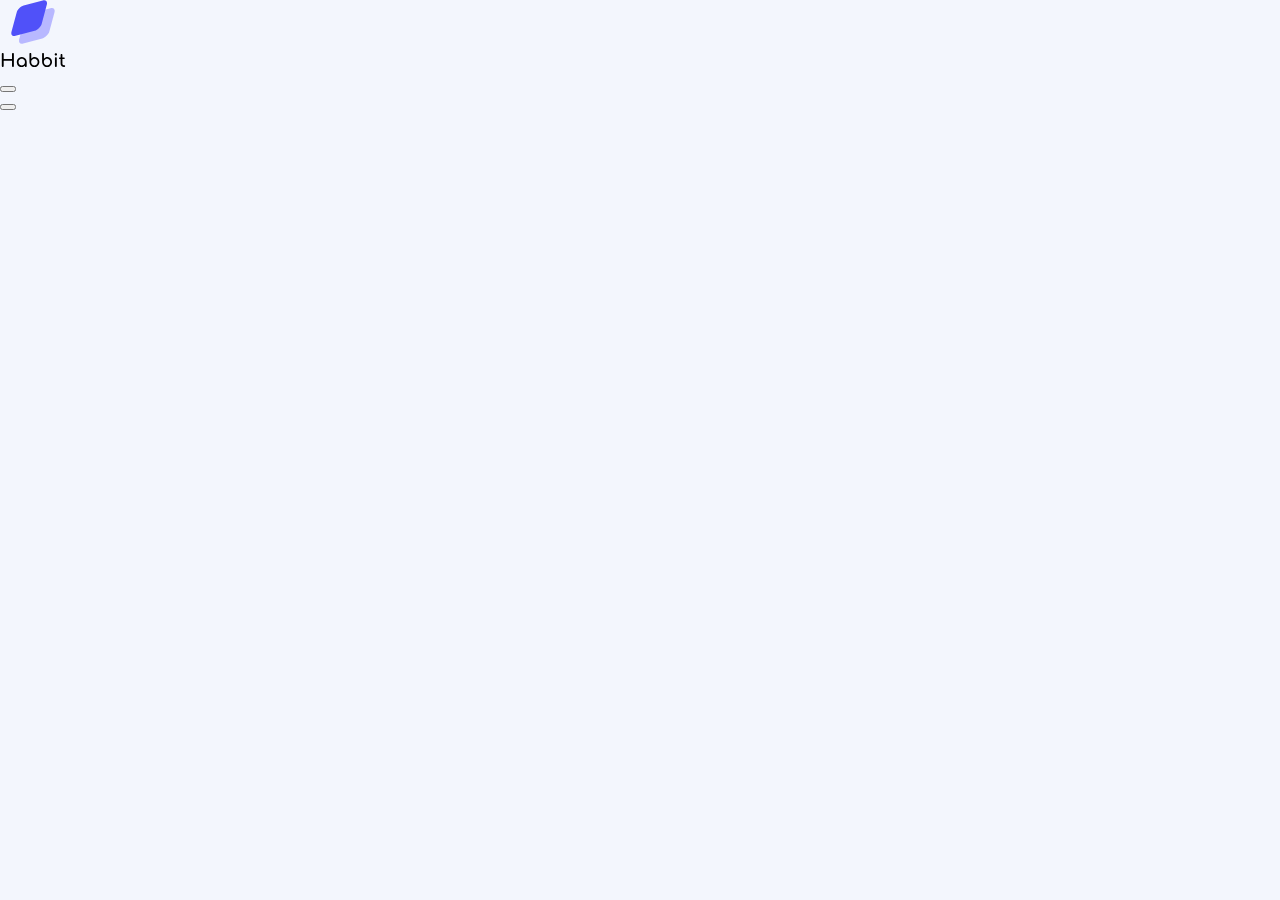
==== habbitApp/index.html @ 7bf059e6 "created files for HabbitApp" ====
<!DOCTYPE html>
<html lang="en">

<head>
    <meta charset="UTF-8">
    <!-- <meta http-equiv="X-UA-Compatible" content="IE=edge"> -->
    <meta name="viewport" content="width=device-width, initial-scale=1.0">
    <title>Habbit App</title>
    <link rel="preconnect" href="https://fonts.googleapis.com">
    <link rel="preconnect" href="https://fonts.gstatic.com" crossorigin>
    <link
        href="https://fonts.googleapis.com/css2?family=Amatic+SC:wght@400;700&family=Comfortaa:wght@400;600&family=Montserrat:wght@100;200;300&display=swap"
        rel="stylesheet">
    <link rel="stylesheet" href="styles/main.css">
</head>

<body>
    <div class="app">
        <div class="panel">
            <img src="images/logo.svg" alt="Логотип Habbit App">
            <nav class="menu">
                <div class="menu__list">
                    <button class="menu__item">

                    </button>
                </div>
                <button class="menu__add">

                </button>
            </nav>
        </div>
        <div class="content"></div>

    </div>
    <script src="scripts/app.js"></script>
</body>

</html>
---- habbitApp/styles/main.css ----
* {
    box-sizing: border-box
}

body {
    font-family: 'Comfortaa',
        cursive;
    margin: 0;
    background-color: #f3f6fd;
}
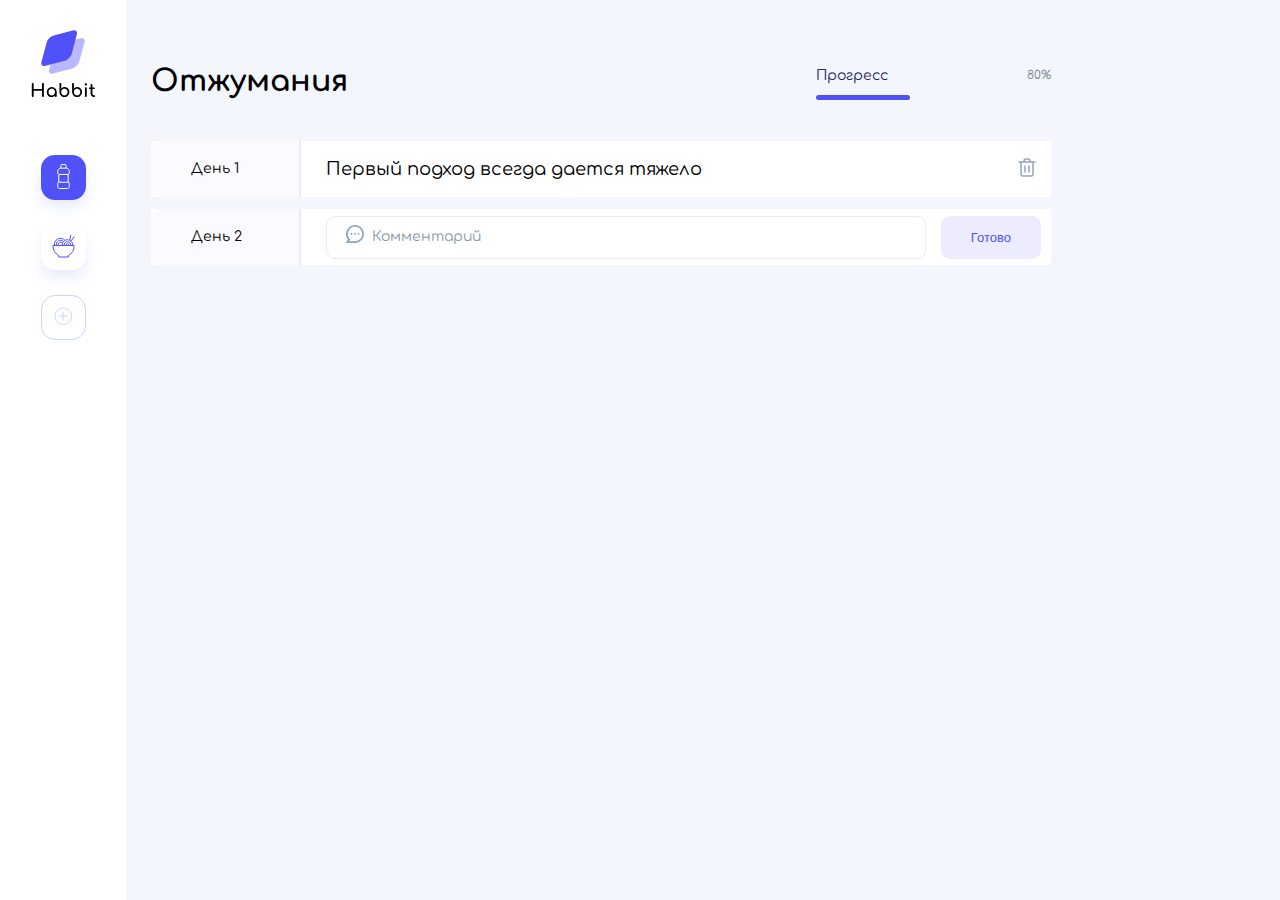
==== commit 60872ae0: "Created Habbit page" ====
--- a/habbitApp/index.html
+++ b/habbitApp/index.html
@@ -8,29 +8,64 @@
     <title>Habbit App</title>
     <link rel="preconnect" href="https://fonts.googleapis.com">
     <link rel="preconnect" href="https://fonts.gstatic.com" crossorigin>
-    <link
-        href="https://fonts.googleapis.com/css2?family=Amatic+SC:wght@400;700&family=Comfortaa:wght@400;600&family=Montserrat:wght@100;200;300&display=swap"
-        rel="stylesheet">
+    <link href="https://fonts.googleapis.com/css2?family=Comfortaa:wght@400;600&display=swap" rel="stylesheet">
     <link rel="stylesheet" href="styles/main.css">
 </head>
 
 <body>
     <div class="app">
         <div class="panel">
-            <img src="images/logo.svg" alt="Логотип Habbit App">
+            <img class="logo" src="images/logo.svg" alt="Логотип Habbit App">
             <nav class="menu">
                 <div class="menu__list">
+                    <button class="menu__item menu__item_active">
+                        <img src="images/water.svg" alt="Вода">
+                    </button>
                     <button class="menu__item">
-
+                        <img src="images/food.svg" alt="Еда">
                     </button>
                 </div>
                 <button class="menu__add">
-
+                    <img src="images/add.svg" alt="Добавить привычку">
                 </button>
             </nav>
         </div>
-        <div class="content"></div>
+        <div class="content">
+            <header>
+                <h1>Отжумания</h1>
+                <div class="progress">
+                    <div class="progress__text">
+                        <div class="progress__name">Прогресс</div>
+                        <div class="progress__percent">80%</div>
+                    </div>
+                    <div class="progress__bar">
+                        <div class="progress__cover_bar"></div>
+                    </div>
 
+                </div>
+            </header>
+            <main>
+                <div>
+                    <div class="habbit">
+                        <div class="habbit__day">День 1</div>
+                        <div class="habbit__comment">Первый подход всегда дается тяжело</div>
+                        <button class="habbit__delete">
+                            <img src="images/delete.svg" alt="Удалить день 1">
+                        </button>
+                    </div>
+                </div>
+                <div>
+                    <div class="habbit">
+                        <div class="habbit__day">День 2</div>
+                        <form class="habbit__form">
+                            <input class="input_icon" type="text" placeholder="Комментарий">
+                            <img class="input__icon" src="images/comment.svg" alt="Иконка комментария">
+                            <button class="button">Готово</button>
+                        </form>
+                    </div>
+                </div>
+            </main>
+        </div>
     </div>
     <script src="scripts/app.js"></script>
 </body>
--- a/habbitApp/styles/main.css
+++ b/habbitApp/styles/main.css
@@ -3,8 +3,230 @@
 }
 
 body {
-    font-family: 'Comfortaa',
-        cursive;
+    font-family: 'Comfortaa', sans-serif;
     margin: 0;
     background-color: #f3f6fd;
+    font-weight: 400;
+}
+
+.app {
+    display: flex;
+    gap: 25px
+}
+
+.panel {
+    background-color: white;
+    min-height: 100vh;
+    padding: 30px
+}
+
+
+.menu {
+    display: flex;
+    flex-direction: column;
+    gap: 25px;
+    align-items: center;
+}
+
+.menu__list {
+    display: flex;
+    flex-direction: column;
+    gap: 25px;
+    align-items: center;
+    cursor: pointer;
+}
+
+.menu__item {
+    background: #FFFFFF;
+    box-shadow: 0px 8px 14px rgba(62, 107, 224, 0.12);
+    border: none;
+    border-radius: 14px;
+    height: 45px;
+    width: 45px;
+    cursor: pointer;
+}
+
+.menu__item:hover {
+    background: rgba(106, 106, 251, 1);
+}
+
+.menu__item:hover img {
+    filter: brightness(0) invert(1);
+}
+
+.menu__item_active {
+    background: rgba(80, 81, 249, 1);
+}
+
+.menu__item_active img {
+    filter: brightness(0) invert(1);
+}
+
+.menu__add {
+    background: none;
+    border: 1px solid #CAD5FF;
+    border-radius: 14px;
+    height: 45px;
+    width: 45px;
+    cursor: pointer;
+
+}
+
+.menu__add:hover {
+    background: #e7ebff79;
+}
+
+.logo {
+    margin-bottom: 50px;
+}
+
+.content {
+    min-width: 900px;
+    margin-top: 45px
+}
+
+header {
+    display: flex;
+    justify-content: space-between;
+    align-items: center;
+}
+
+h1 {
+    color: #000;
+    font-size: 30px;
+    line-height: normal;
+}
+
+.progress {
+    display: flex;
+    flex-direction: column;
+    gap: 12px;
+    min-width: 235px;
+}
+
+.progress__text {
+    display: flex;
+    /* gap: 127px */
+    justify-content: space-between;
+}
+
+.progress__name {
+    color: #232360;
+    font-size: 14px;
+    line-height: normal;
+}
+
+.progress__percent {
+    color: #768396;
+    font-size: 12px;
+    line-height: normal;
+}
+
+.progress__bar {
+    border-radius: 4px;
+    background: #E6E9ED;
+    height: px;
+    position: relative;
+}
+
+.progress__cover_bar {
+    position: absolute;
+    border-radius: 4px;
+    background: #5051F9;
+    height: 5px;
+    width: 40%;
+}
+
+main {
+    margin-top: 23px;
+}
+
+.habbit {
+    order-radius: 10px;
+    background: #FFF;
+    display: flex;
+    align-items: center;
+    margin-bottom: 12px;
+
+}
+
+.habbit__day {
+    /* background: #7f69da; */
+    background: #FBFAFF;
+    border-radius: 10px 0 0 10px;
+    border-right: 2px solid #E7EBFB;
+    font-size: 14px;
+    line-height: 16px;
+    padding: 20px 40px;
+    min-width: 150px
+}
+
+.habbit__comment {
+    padding: 20px 25px;
+    font-size: 18px;
+    line-height: 16px;
+}
+
+.habbit__delete {
+    margin-left: auto;
+    margin-right: 10px;
+    background: none;
+    border: none;
+    cursor: pointer;
+    border-radius: 5px;
+    padding: 2px;
+}
+
+.habbit__delete:hover {
+    background: #e7ebff79;
+}
+
+input {
+    border-radius: 9px;
+    border: 1px solid #E7EBFB;
+    background: #FFF;
+    padding: 12px 20px;
+    font-family: 'Comfortaa', sans-serif;
+    flex: 1;
+    font-weight: 400;
+    font-size: 14px;
+    line-height: 16px;
+}
+
+input::placeholder {
+    color: #8899A8
+}
+
+.habbit__form {
+    display: flex;
+    gap: 15px;
+    width: 100%;
+    padding: 0 10px 0 25px;
+    position: relative;
+}
+
+.input_icon {
+    padding-left: 45px;
+}
+
+.input__icon {
+    position: absolute;
+    top: 9px;
+    left: 45px;
+}
+
+.button {
+    border-radius: 9px;
+    background: #EDECFE;
+    border: none;
+
+    color: #5051F9;
+    font-size: 13px;
+    line-height: normal;
+    padding: 14px 30px;
+    cursor: pointer;
+}
+
+.button:hover {
+    background: #e0deff;
 }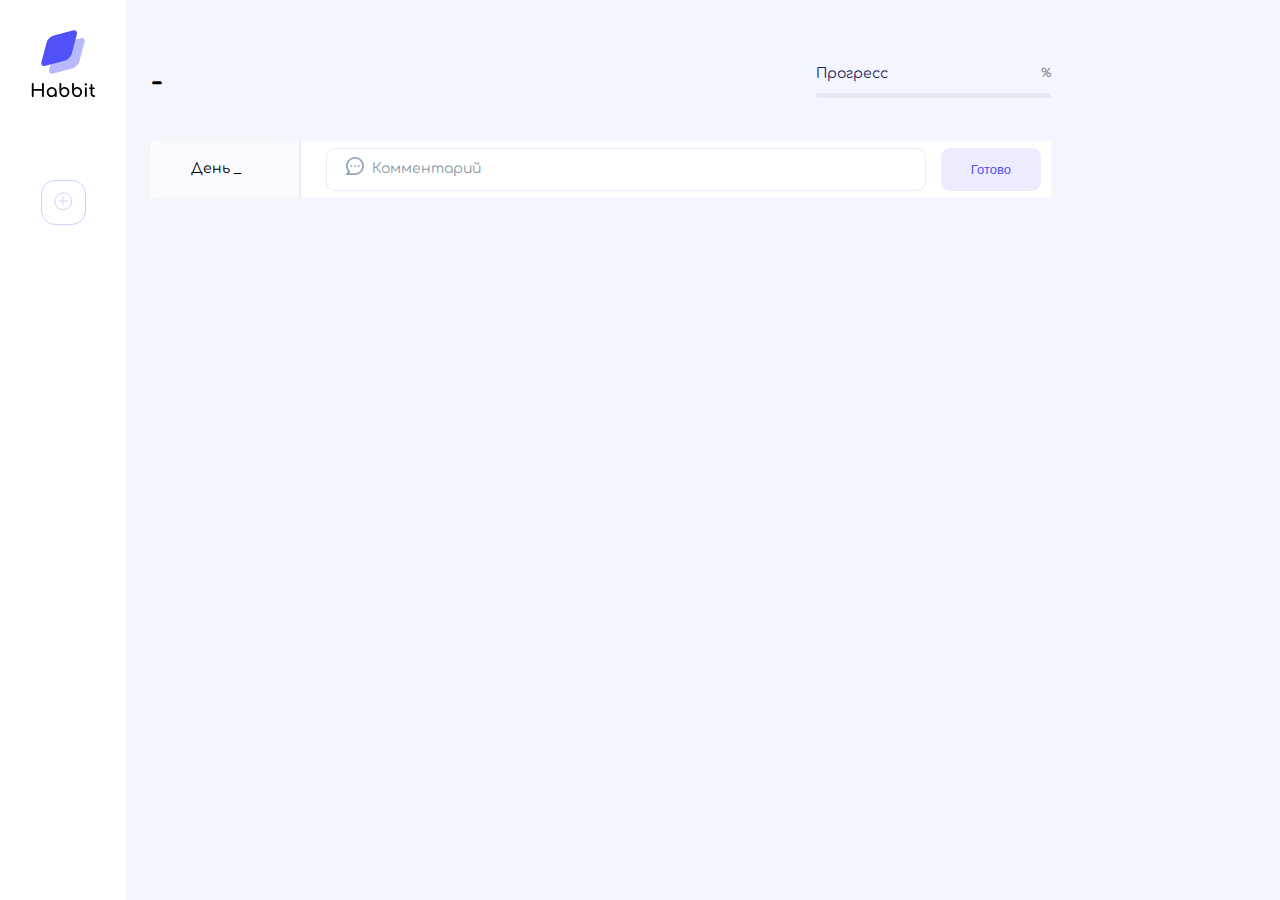
==== commit f20874ee: "created func delete days" ====
--- a/habbitApp/index.html
+++ b/habbitApp/index.html
@@ -18,12 +18,6 @@
             <img class="logo" src="images/logo.svg" alt="Логотип Habbit App">
             <nav class="menu">
                 <div class="menu__list">
-                    <button class="menu__item menu__item_active">
-                        <img src="images/water.svg" alt="Вода">
-                    </button>
-                    <button class="menu__item">
-                        <img src="images/food.svg" alt="Еда">
-                    </button>
                 </div>
                 <button class="menu__add">
                     <img src="images/add.svg" alt="Добавить привычку">
@@ -32,11 +26,11 @@
         </div>
         <div class="content">
             <header>
-                <h1>Отжумания</h1>
+                <h1 class="h1">-</h1>
                 <div class="progress">
                     <div class="progress__text">
                         <div class="progress__name">Прогресс</div>
-                        <div class="progress__percent">80%</div>
+                        <div class="progress__percent">%</div>
                     </div>
                     <div class="progress__bar">
                         <div class="progress__cover_bar"></div>
@@ -45,24 +39,14 @@
                 </div>
             </header>
             <main>
-                <div>
-                    <div class="habbit">
-                        <div class="habbit__day">День 1</div>
-                        <div class="habbit__comment">Первый подход всегда дается тяжело</div>
-                        <button class="habbit__delete">
-                            <img src="images/delete.svg" alt="Удалить день 1">
-                        </button>
-                    </div>
-                </div>
-                <div>
-                    <div class="habbit">
-                        <div class="habbit__day">День 2</div>
-                        <form class="habbit__form">
-                            <input class="input_icon" type="text" placeholder="Комментарий">
-                            <img class="input__icon" src="images/comment.svg" alt="Иконка комментария">
-                            <button class="button">Готово</button>
-                        </form>
-                    </div>
+                <div id="days"></div>
+                <div class="habbit">
+                    <div class="habbit__day">День _</div>
+                    <form class="habbit__form" onsubmit="addDays(event)">
+                        <input name="comment" class="input_icon" type="text" placeholder="Комментарий">
+                        <img class="input__icon" src="images/comment.svg" alt="Иконка комментария">
+                        <button class="button" type="submit">Готово</button>
+                    </form>
                 </div>
             </main>
         </div>
--- a/habbitApp/styles/main.css
+++ b/habbitApp/styles/main.css
@@ -125,16 +125,16 @@
 .progress__bar {
     border-radius: 4px;
     background: #E6E9ED;
-    height: px;
+    height: 5px;
     position: relative;
 }
 
 .progress__cover_bar {
     position: absolute;
+    transition: all 1s;
     border-radius: 4px;
     background: #5051F9;
     height: 5px;
-    width: 40%;
 }
 
 main {
@@ -197,6 +197,10 @@
     color: #8899A8
 }
 
+input.error {
+    border: 1px solid red
+}
+
 .habbit__form {
     display: flex;
     gap: 15px;
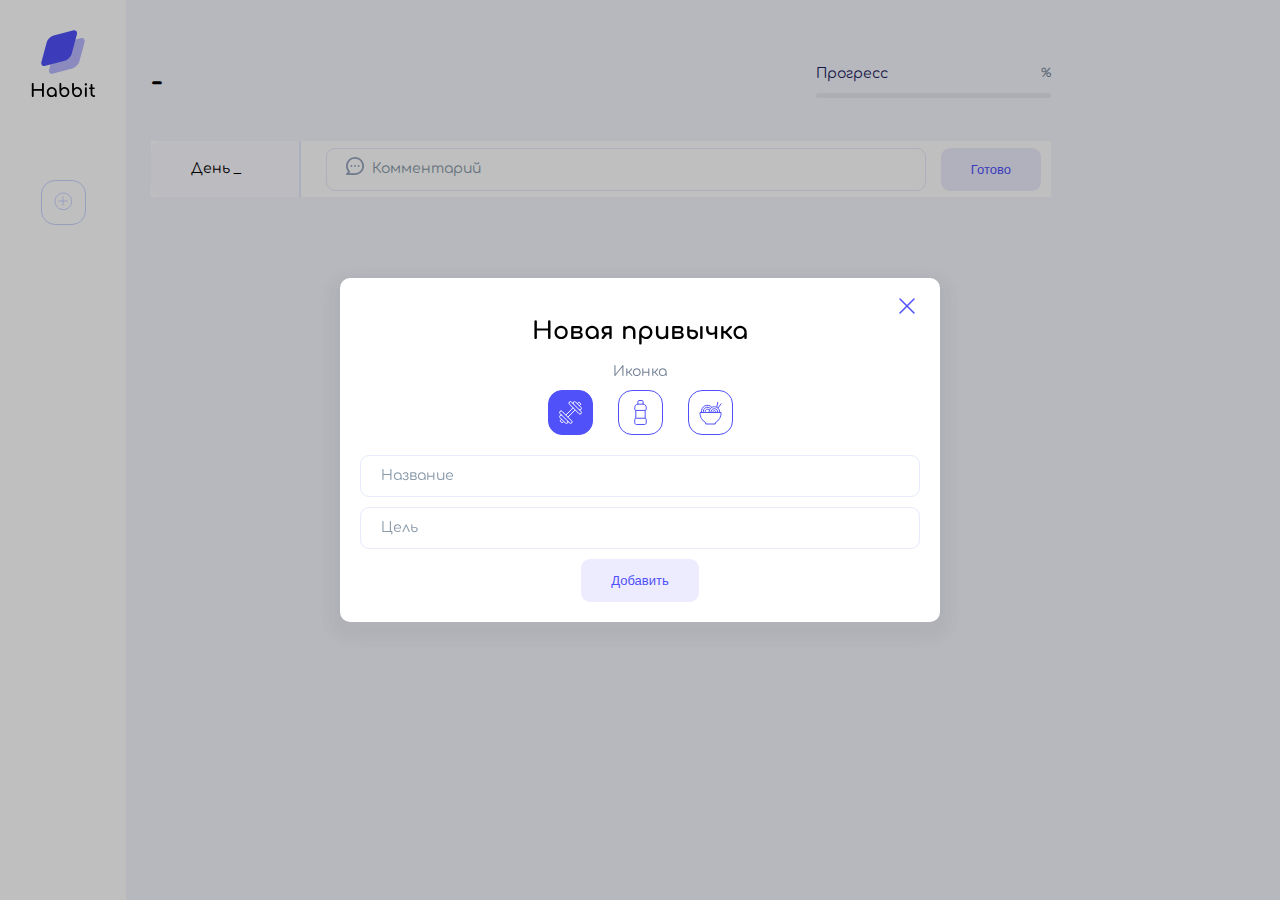
==== commit 54b8b728: "add popup form" ====
--- a/habbitApp/index.html
+++ b/habbitApp/index.html
@@ -35,7 +35,6 @@
                     <div class="progress__bar">
                         <div class="progress__cover_bar"></div>
                     </div>
-
                 </div>
             </header>
             <main>
@@ -50,6 +49,31 @@
                 </div>
             </main>
         </div>
+        <div class="cover cover_hidden">
+            <div class="popup">
+                <h2>Новая привычка</h2>
+                <div class="icon-label">Иконка</div>
+                <div class="icon-select">
+                    <button class="icon icon_active">
+                        <img src="./images/sport.svg" alt="Спорт">
+                    </button>
+                    <button class="icon">
+                        <img src="./images/water.svg" alt="Вода">
+                    </button>
+                    <button class="icon">
+                        <img src="./images/food.svg" alt="Еда">
+                    </button>
+                </div>
+                <form class="popup__form">
+                    <input type="text" name="name" placeholder="Название">
+                    <input type="number" name="target" placeholder="Цель">
+                    <button class="button" type="submit">Добавить</button>
+                    <button class="popup__close">
+                        <img src="./images/close.svg" alt="Закрыть">
+                    </button>
+                </form>
+            </div>
+        </div>
     </div>
     <script src="scripts/app.js"></script>
 </body>
--- a/habbitApp/styles/main.css
+++ b/habbitApp/styles/main.css
@@ -233,4 +233,102 @@
 
 .button:hover {
     background: #e0deff;
+}
+
+.cover {
+    position: fixed;
+    left: 0;
+    right: 0;
+    bottom: 0;
+    top: 0;
+    background-color: rgba(0, 0, 0, 0.25);
+    display: flex;
+    justify-content: center;
+    align-items: center;
+}
+
+.cover_hidden {
+    /* display: none; */
+}
+
+.popup {
+    border-radius: 10px;
+    background: #FFF;
+    box-shadow: 0px 8px 14px 12px rgba(56, 56, 56, 0.05);
+    max-width: 600px;
+    padding: 20px;
+    position: relative;
+    width: 100%;
+    display: flex;
+    flex-direction: column;
+    align-items: center;
+
+}
+
+.popup__close {
+    position: absolute;
+    top: 15px;
+    right: 15px;
+    border: none;
+    background: none;
+    cursor: pointer;
+}
+
+.h2 {
+    font-size: 24px;
+    font-weight: 400;
+    line-height: normal;
+}
+
+.icon-label {
+    color: #768396;
+    font-size: 14px;
+    line-height: 16px;
+    margin-bottom: 10px;
+}
+
+.icon-select {
+    display: flex;
+    gap: 25px;
+    margin-bottom: 20px;
+}
+
+.icon {
+    border-radius: 14px;
+    border: 1px solid #5051F9;
+    background: white;
+    display: flex;
+    justify-content: center;
+    align-items: center;
+    width: 45px;
+    height: 45px;
+    cursor: pointer;
+}
+
+.icon_active {
+    background: #5051F9;
+}
+
+.icon:hover {
+    background: #5051F9;
+}
+
+.icon:hover img {
+    filter: brightness(0) invert(1);
+}
+
+.icon_active img {
+    filter: brightness(0) invert(1);
+}
+
+.popup__form {
+    display: flex;
+    flex-direction: column;
+    align-items: center;
+    width: 100%;
+    gap: 10px;
+}
+
+.popup__form input {
+    width: 100%;
 }